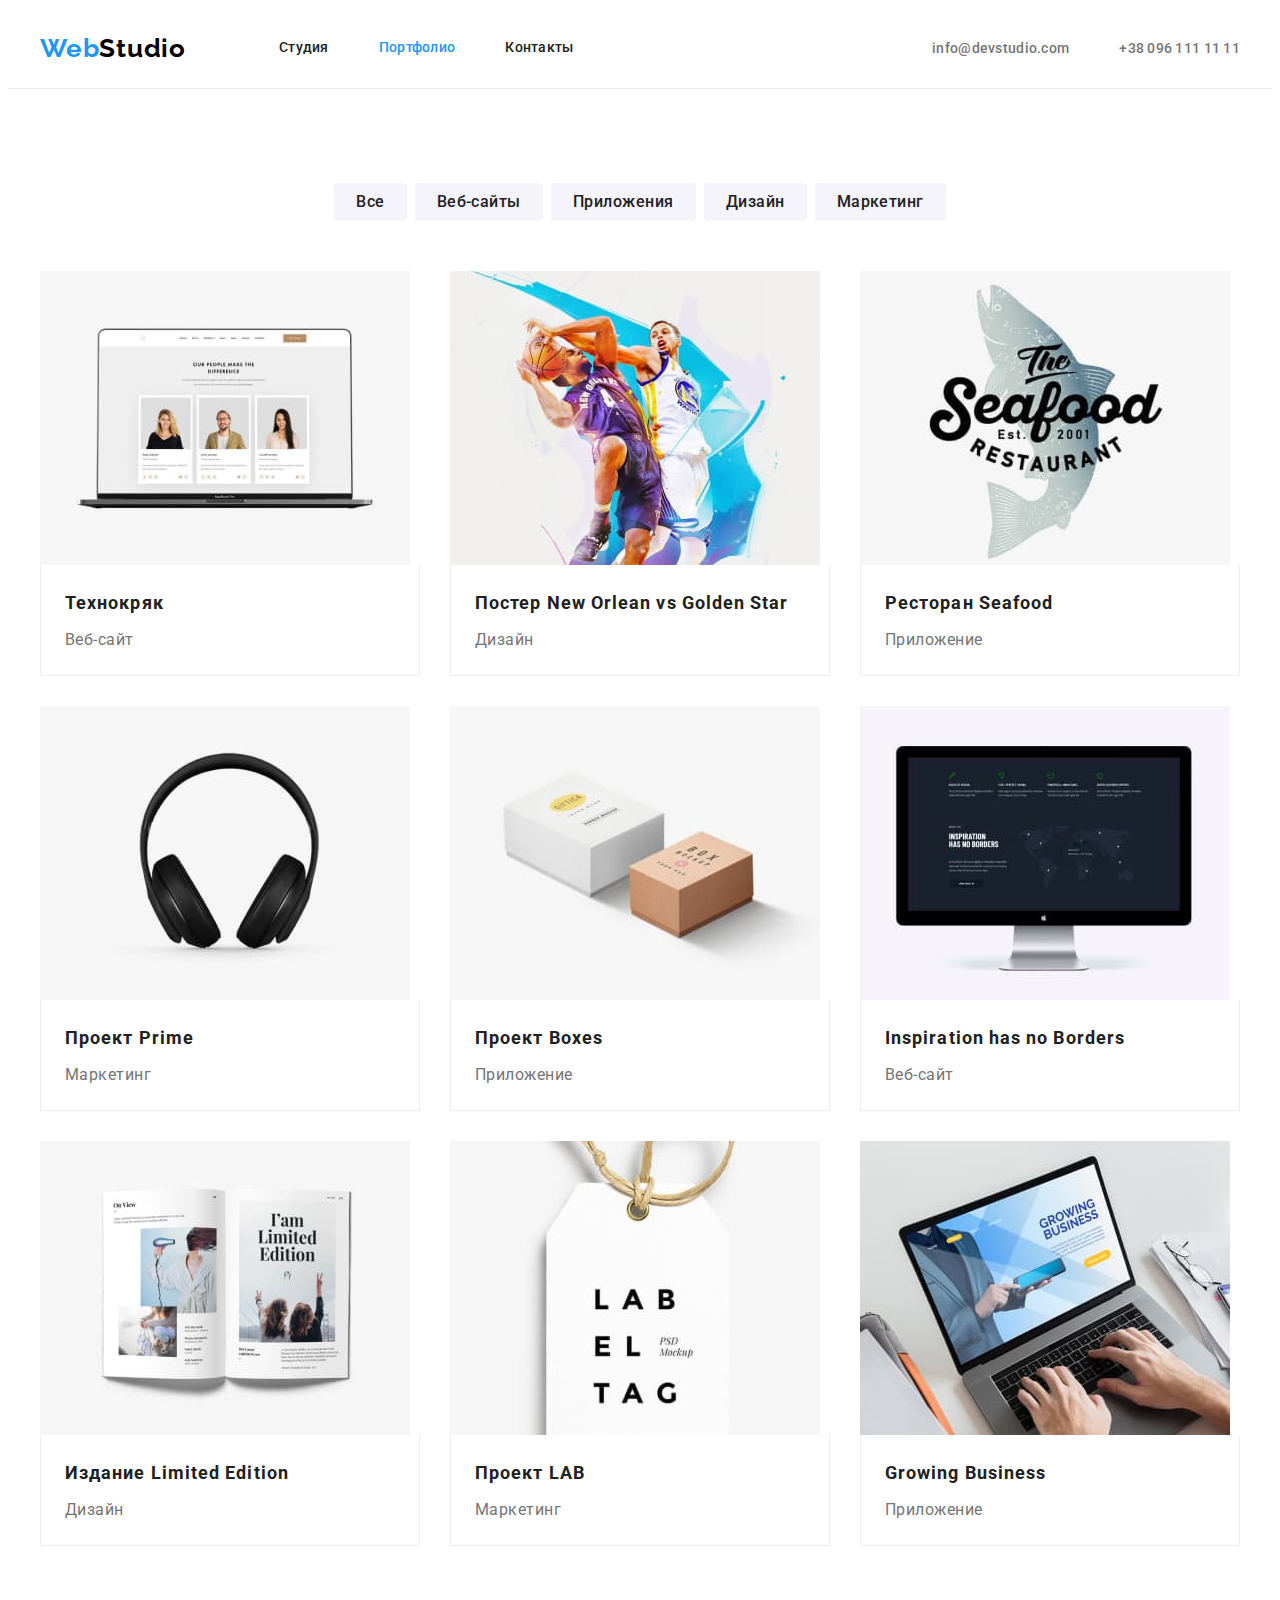
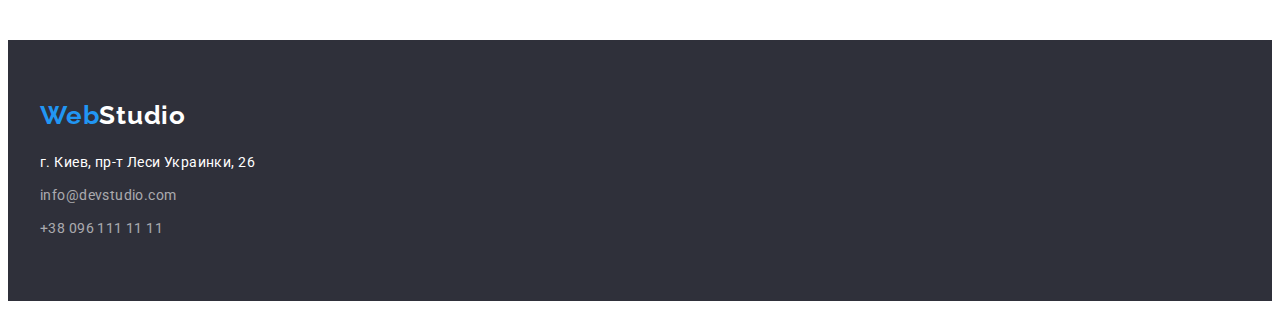
==== portfolio.html @ 04322cb1 "Add files via upload" ====
<!DOCTYPE html>
<html lang="en">
  <head>
    <meta charset="UTF-8" />
    <meta http-equiv="X-UA-Compatible" content="IE=edge" />
    <meta name="viewport" content="width=device-width, initial-scale=1.0" />
    <title>Document</title>
    <link
      href="https://fonts.googleapis.com/css2?family=Montserrat:wght@400;700&family=Raleway:wght@700&family=Roboto:wght@400;500;700;900&display=swap"
      rel="stylesheet"
    />
    <link
      rel="stylesheet"
      href="https://cdnjs.cloudflare.com/ajax/libs/modern-normalize/1.1.0/modern-normalize.min.css"
      integrity="sha512-wpPYUAdjBVSE4KJnH1VR1HeZfpl1ub8YT/NKx4PuQ5NmX2tKuGu6U/JRp5y+Y8XG2tV+wKQpNHVUX03MfMFn9Q=="
      crossorigin="anonymous"
      referrerpolicy="no-referrer"
    />
    <link rel="stylesheet" href="./css/styles.css" />
  </head>
  <body>
    <header class="header">
      <div class="container">
        <nav class="header-nav">
          <a class="link-logo" lang="en" href=""
            ><span class="logo-color">Web</span>Studio</a
          >
          <ul class="list nav-list">
            <li class="list nav-item">
              <a class="link nav" href="./index.html">Студия</a>
            </li>
            <li class="list nav-item">
              <a class="link nav-portfolio">Портфолио</a>
            </li>
            <li class="list nav-item">
              <a class="link nav" href="">Контакты</a>
            </li>
          </ul>
        </nav>
        <ul class="list header-list">
          <li class="list header-list-item">
            <a class="link header-link" href="mailto:info@devstudio.com"
              >info@devstudio.com</a
            >
          </li>
          <li class="list header-list-item">
            <a class="link header-link" href="tel:+380961111111"
              >+38 096 111 11 11</a
            >
          </li>
        </ul>
      </div>
    </header>
    <main>
      <section class="filter-section">
        <div class="container">
          <h1 class="visually-hidden">Портфолио</h1>
          <ul class="list filter-section-list">
            <li class="list filter-section-list-item">
              <button class="button filter-section-buttons" type="button">
                Все
              </button>
            </li>
            <li class="list filter-section-list-item">
              <button class="button filter-section-buttons" type="button">
                Веб-сайты
              </button>
            </li>
            <li class="list filter-section-list-item">
              <button class="button filter-section-buttons" type="button">
                Приложения
              </button>
            </li>
            <li class="list filter-section-list-item">
              <button class="button filter-section-buttons" type="button">
                Дизайн
              </button>
            </li>
            <li class="list filter-section-list-item">
              <button class="button filter-section-buttons" type="button">
                Маркетинг
              </button>
            </li>
          </ul>
          <ul class="list portfolio-images-list">
            <li class="list portfolio-images-list-item">
              <a class="link portfolio-link" href=""
                ><img
                  class="portfolio-image"
                  src="./images/portfolio/img1.jpg"
                  alt="Лэптоп"
                  width="370"
                />
                <div class="portfolio-card-container">
                  <h3 class="portfolio-titles">Технокряк</h3>
                  <p class="portfolio-content">Веб-сайт</p>
                </div>
              </a>
            </li>
            <li class="list portfolio-images-list-item">
              <a class="link portfolio-link" href=""
                ><img
                  class="portfolio-image"
                  src="./images/portfolio/img2.jpg"
                  alt="Баскетбол"
                  width="370"
                />
                <div class="portfolio-card-container">
                  <h3 class="portfolio-titles">
                    Постер <span lang="en">New Orlean vs Golden Star</span>
                  </h3>
                  <p class="portfolio-content">Дизайн</p>
                </div>
              </a>
            </li>
            <li class="list portfolio-images-list-item">
              <a class="link portfolio-link" href=""
                ><img
                  class="portfolio-image"
                  src="./images/portfolio/img3.jpg"
                  alt="Логотип ресторана"
                  width="370"
                />
                <div class="portfolio-card-container">
                  <h3 class="portfolio-titles">
                    Ресторан <span lang="en">Seafood</span>
                  </h3>
                  <p class="portfolio-content">Приложение</p>
                </div>
              </a>
            </li>
            <li class="list portfolio-images-list-item">
              <a class="link portfolio-link" href=""
                ><img
                  class="portfolio-image"
                  src="./images/portfolio/img4.jpg"
                  alt="Наушники"
                  width="370"
                />
                <div class="portfolio-card-container">
                  <h3 class="portfolio-titles">
                    Проект <span lang="en">Prime</span>
                  </h3>
                  <p class="portfolio-content">Маркетинг</p>
                </div>
              </a>
            </li>
            <li class="list portfolio-images-list-item">
              <a class="link portfolio-link" href=""
                ><img
                  class="portfolio-image"
                  src="./images/portfolio/img5.jpg"
                  alt="Коробки"
                  width="370"
                />
                <div class="portfolio-card-container">
                  <h3 class="portfolio-titles">
                    Проект <span lang="en">Boxes</span>
                  </h3>
                  <p class="portfolio-content">Приложение</p>
                </div></a
              >
            </li>
            <li class="list portfolio-images-list-item">
              <a class="link portfolio-link" href=""
                ><img
                  class="portfolio-image"
                  src="./images/portfolio/img6.jpg"
                  alt="Дисплэй"
                  width="370"
                />
                <div class="portfolio-card-container">
                  <h3 lang="en" class="portfolio-titles">
                    Inspiration has no Borders
                  </h3>
                  <p class="portfolio-content">Веб-сайт</p>
                </div></a
              >
            </li>
            <li class="list portfolio-images-list-item">
              <a class="link portfolio-link" href=""
                ><img
                  class="portfolio-image"
                  src="./images/portfolio/img7.jpg"
                  alt="Журнал"
                  width="370"
                />
                <div class="portfolio-card-container">
                  <h3 class="portfolio-titles">
                    Издание <span lang="en">Limited Edition</span>
                  </h3>
                  <p class="portfolio-content">Дизайн</p>
                </div></a
              >
            </li>
            <li class="list portfolio-images-list-item">
              <a class="link portfolio-link" href=""
                ><img
                  class="portfolio-image"
                  src="./images/portfolio/img8.jpg"
                  alt="Бирка"
                  width="370"
                />
                <div class="portfolio-card-container">
                  <h3 class="portfolio-titles">
                    Проект <span lang="en">LAB</span>
                  </h3>
                  <p class="portfolio-content">Маркетинг</p>
                </div></a
              >
            </li>
            <li class="list portfolio-images-list-item">
              <a class="link portfolio-link" href=""
                ><img
                  class="portfolio-image"
                  src="./images/portfolio/img9.jpg"
                  alt="Руки на лэптопе"
                  width="370"
                />
                <div class="portfolio-card-container">
                  <h3 lang="en" class="portfolio-titles">Growing Business</h3>
                  <p class="portfolio-content">Приложение</p>
                </div></a
              >
            </li>
          </ul>
        </div>
      </section>
    </main>
    <footer class="footer">
      <div class="container">
        <a class="link-logo-footer" lang="en" href=""
          ><span class="logo-color">Web</span>Studio</a
        >
        <address class="adress-footer">
          <ul class="list footer-nav-list">
            <li class="list footer-list">
              <a
                class="link footer-link-map"
                href="https://www.google.com/maps/d/viewer?msa=0&mid=10uSM3H-mIU3GznYo2szRIEphczw&ll=50.42732700000004%2C30.538092&z=17"
                target="_blank"
                rel="noreferrer noopener"
                >г. Киев, пр-т Леси Украинки, 26</a
              >
            </li>
            <li class="list footer-list">
              <a class="link footer-link" href="mailto:info@devstudio.com"
                >info@devstudio.com</a
              >
            </li>
            <li class="list footer-list">
              <a class="link footer-link" href="tel:+380961111111"
                >+38 096 111 11 11</a
              >
            </li>
          </ul>
        </address>
      </div>
    </footer>
  </body>
</html>
---- css/styles.css ----
:root {
  --main-background-color: #ffffff;
  --accent-background-color: #2f303a;
  --secondary-background-color: #f5f4fa;
  --primary-text-color: #757575;
  --title-text-color: #212121;
  --accent-color: #2196f3;
  --second-background-color: #e5e5e5;
}

body {
  font-family: "Roboto", sans-serif;
  color: #212121;
}

p, h1, h2, h3, h4, h5, h6 {
  margin: 0;
}

ul {
  margin: 0; padding-left: 0;
}

img {
  display: block;
  max-width: 100%;
}

.button {
  font-family: inherit;
  cursor: pointer;
}

.list {
  list-style: none;
}

.link {
  text-decoration: none;
}

                                                                                        /* ПЕРША СТОРІНКА */

                                                                              /* ХЕДЕР */
.header {
  background-color: var(--main-background-color);
  border-bottom: #ECECEC solid 1px;
  display: block;
  
}
                                                                            /* КОНТЕЙНЕР ХЕДЕРА */

.header .container {
  display: flex; 
  align-items: center;
}

                                                                            /* КІНЕЦЬ КОНТЕЙНЕРА ХЕДЕРА */

                                                                            /* НАВІГАЦІЯ */

.header-nav {
  background-color: var(--main-background-color);
  display: flex;
  align-items: center;
}

                                                                            /* КІНЕЦЬ НАВІГАЦІЇ */

                                                                            /* КОНТЕЙНЕР */
  .container {
    width: 1200px; 
    padding-left: 15px; 
    padding-right: 15px; 
    margin: 0 auto;
  }

                                                                            /* КІНЕЦЬ КОНТЕЙНЕРА */

                                                                  /* ЛОГО */

.link-logo {
  font-family: "Raleway", sans-serif;
  font-style: normal;
  font-weight: 700;
  font-size: 26px;
  line-height: 1.17;
  letter-spacing: 0.03em;
  color: #000000;
  text-decoration: none;
  margin-right: 93px;
}

.logo-color {
  font-family: "Raleway", sans-serif;
  font-style: normal;
  font-weight: 700;
  font-size: 26px;
  line-height: 1.17;
  letter-spacing: 0.03em;
  color: var(--accent-color);
  text-decoration: none;
}
                                                            /* КІНЕЦЬ ЛОГО */


                                                      /* ДРУГА НАВІГАЦІЯ */

.nav-list {
  display: flex;
}

.nav-studio {
  font-weight: 500;
  font-size: 14px;
  line-height: 1.14;
  letter-spacing: 0.02em;
  padding-top: 32px;
  padding-bottom: 32px;
  display: block;
  color: var(--accent-color);
}

.nav {
  font-weight: 500;
  font-size: 14px;
  line-height: 1.14;
  letter-spacing: 0.02em; 
  padding-top: 32px;
  padding-bottom: 32px;
  display: block;
  color: var(--title-text-color);
}
.nav:hover,
.nav:focus {
  color: var(--accent-color);
}

.nav-item:not(:last-child) {
  margin-right: 50px;
}

                                                    /* КІНЕЦЬ ДРУГОЇ НАВІГАЦІЇ */


                                                    /* КОНТАКТИ ХЕДЕРА */
.header-list {
  display: flex;
  margin-left: auto;
  }

.header-list-item:first-child {
  margin-right: 50px;
  }

.header-link {
  font-weight: 500;
  font-size: 14px;
  line-height: 1.14;
  letter-spacing: 0.02em;
  color: var(--primary-text-color);
}

.header-link:hover,
.header-link:focus {
  color: var(--accent-color);
}
                                                    /* КІНЕЦЬ КОНТАКТІВ ХЕДЕРА */
                                                                                          
                                                    /* КІНЕЦЬ ХЕДЕРА */


                                                    /* ГОЛОВНА СЕКЦІЯ */
.main-section {
  background-color: var(--accent-background-color);
  text-align: center;
  padding-top: 200px;
  padding-bottom: 200px;
}
                                                            
                                                            /* ЗАГОЛОВОК ГОЛОВНОЇ СЕКЦІЇ */
.main-title {
  font-weight: 900;
  font-size: 44px;
  line-height: 1.36;
  text-align: center;
  letter-spacing: 0.06em;
  text-transform: uppercase;
  color: var(--main-background-color);
  margin-bottom: 30px;
  margin-left: auto;
  margin-right: auto;
  max-width: 696px;
}
                                                          /* КІНЕЦЬ ЗАГОЛОВКУ ГОЛОВНОЇ СЕКЦІЇ */


                                               /* ГОЛОВНА КНОПКА */

.main-title-btn {
  background-color: var(--accent-color);
  font-weight: 700;
  font-size: 16px;
  line-height: 1.8;
  letter-spacing: 0.06em;
  width: 200px;
  height: 50px;
  left: 700px;
  top: 430px;
  filter: drop-shadow(0px 4px 4px rgba(0, 0, 0, 0.25));
  box-shadow: 0px 4px 4px rgba(0, 0, 0, 0.15);
  border-radius: 4px;
  border: 0;
  margin-left: auto;
  margin-right: auto;
}

.main-title-btn-txt {
  font-weight: bold;
  font-size: 16px;
  line-height: 1.87;
  align-items: center;
  text-align: center;
  letter-spacing: 0.06em;
  color: var(--main-background-color);
}

.main-title-btn:hover,
.main-title-btn:focus {
  background-color: #188ce8;
}
                                            /* КІНЕЦЬ ГОЛОВНОЇ КНОПКИ */

                                            /* КІНЕЦЬ ГОЛОВНОЇ СЕКЦІЇ */


                                            /* НЕВИДИМІ ЗАГОЛОВКИ */

.visually-hidden {
  position: absolute;
  width: 1px;
  height: 1px;
  margin: -1px;
  border: 0;
  padding: 0;

  white-space: nowrap;
  clip-path: inset(100%);
  clip: rect(0 0 0 0);
  overflow: hidden;
}
                                            /* КІНЕЦЬ НЕВИДИМИХ ЗАГОЛОВКІВ */


                                            /* СЕКЦІЯ ПЕРЕВАГ */
.advantages-section {
  background-color: var(--main-background-color);
  padding-top: 94px;
  padding-bottom: 94px;
}
                                                /* СПИСОК СЕКЦІЇ ПЕРЕВАГ */

.advantages-section-list {
  display: flex;
}

                                                  /* КІНЕЦЬ СПИСКУ СЕКЦІЇ ПЕРЕВАГ */


                                                  /* ЕЛЕМЕНТИ СПИСКУ СЕКЦІЇ ПЕРЕВАГ */

.advantages-section-list-item:not(:last-child) {
  margin-right: 30px;
}
.advantages-section-list-item {
  width: 270px;
}

                                                  /* КІНЕЦЬ ЕЛЕМЕНТІВ СПИСКУ СЕКЦІЇ ПЕРЕВАГ */


                                                /* ЗАГОЛОВОК СЕКЦІЇ ПЕРЕВАГ */
.advantages-section-titles {
  font-weight: 700;
  font-size: 14px;
  line-height: 1.14;
  letter-spacing: 0.03em;
  text-transform: uppercase;
  color: var(--title-text-color);
  margin-bottom: 10px;
}
                                                /* КІНЕЦЬ ЗАГОЛОВКУ СЕКЦІЇ ПЕРЕВАГ */


                                                /* КОНТЕНТ СЕКЦІЇ ПЕРЕВАГ */
.advantages-section-content {
  font-weight: 400;
  font-size: 14px;
  line-height: 1.71;
  letter-spacing: 0.03em;
  color: var(--primary-text-color);
}
                                                    /* КІНЕЦЬ КОНТЕНТУ СЕКЦІЇ ПЕРЕВАГ */

                                                  /* КІНЕЦЬ СЕКЦІЇ ПЕРЕВАГ */


                                                  /* СЕКЦІЯ ПОСЛУГ */
.servises-section {
  background-color: var(--main-background-color);
  padding-bottom: 94px;
}
                                                    /* ЗАГОЛОВОК СЕКЦІЇ ПОСЛУГ */

.servises-section-title {
  font-weight: 700;
  font-size: 36px;
  line-height: 1.17;
  text-align: center;
  letter-spacing: 0.03em;
  color: var(--title-text-color);
  margin-bottom: 50px;
}
                                                /* КІНЕЦЬ ЗАГОЛОВКУ СЕКЦІЇ ПОСЛУГ */

                                                /* СПИСОК СЕКЦІЇ ПОСЛУГ */

.servises-section-list {
  display: flex;
}

                                                /* КІНЕЦЬ СПИСКУ СЕКЦІЇ ПОСЛУГ */

                                                  /* ЕЛЕМЕНТИ СПИСКУ СЕКЦІЇ ПОСЛУГ */

.servises-section-list-item:not(:last-child){
margin-right: 30px;
width: 370px;
}

                                                  /* КІНЕЦЬ ЕЛЕМЕНТІВ СПИСКУ СЕКЦІЇ ПОСЛУГ */

                                                      
                                                    /* КІНЕЦЬ СЕКЦІЇ ПОСЛУГ */



                                                    /* СЕКЦІЯ КОМАНДИ */
.team-section {
  background-color: var(--secondary-background-color);
  padding-top: 94px;
  padding-bottom: 94px;
  border: 1px solid #000000;
}

                                                     /* ПЕРШИЙ ЗАГОЛОВОК СЕКЦІЇ КОМАНДИ */
.team-section-first-title {
  font-weight: 700;
  font-size: 36px;
  line-height: 1.17;
  text-align: center;
  letter-spacing: 0.03em;
  color: var(--title-text-color);
  margin-bottom: 50px;
}

                                                      /* КІНЕЦЬ ПЕРШОГО ЗАГОЛОВОКУ СЕКЦІЇ КОМАНДИ */

                                                      /* СПИСОК СЕКЦІЇ КОМАНДИ */

.team-section-list {
  display: flex;
  }                       

                                                      /* КІНЕЦЬ СПИСКУ СЕКЦІЇ КОМАНДИ */

                                                      /* ЕЛЕМЕНТ СПИСКУ СЕКЦІЇ КОМАНДИ */

.team-section-list-item:not(:last-child){
  margin-right: 30px;
}

                                                      /* КІНЕЦЬ ЕЛЕМЕНТУ СПИСКУ СЕКЦІЇ КОМАНДИ */

                                                        /* КАРТИНКИ СЕКЦІЇ КОМАНДИ */
.team-section-img {
  border-top-style: none;
  box-shadow: 0px 1px 3px rgb(0 0 0 / 12%), 0px 1px 1px rgb(0 0 0 / 14%), 0px 2px 1px rgb(0 0 0 / 20%); 
  }  
  
                                                      /* КІНЕЦЬ КАРТИНОК СЕКЦІЇ КОМАНДИ */

                                                        /* КОНТЕЙНЕР ЗАГОЛОВКУ І АБЗАЦУ СЕКЦІЇ КОМАНДИ */

.team-section-container {
  padding-left: 20px;
  padding-right: 20px;
  padding-top: 30px;
  padding-bottom: 30px;
  background-color: var(--main-background-color);
  border-radius: 0 0 4px 4px;
  border-top-style: none;
  box-shadow: 0px 1px 3px rgba(0, 0, 0, 0.12), 0px 1px 1px rgba(0, 0, 0, 0.14), 0px 2px 1px rgba(0, 0, 0, 0.2);
}

                                                      /* КІНЕЦЬ КОНТЕЙНЕРУ ЗАГОЛОВКУ І АБЗАЦУ СЕКЦІЇ КОМАНДИ */

                                                      /* ДРУГИЙ ЗАГОЛОВОК СЕКЦІЇ КОМАНДИ */

.team-section-second-title {
  font-weight: 500;
  font-size: 16px;
  line-height: 1.18;
  text-align: center;
  letter-spacing: 0.03em;
  color: var(--title-text-color);
}
                                                      /* КІНЕЦЬ ДРУГОГО ЗАГОЛОВОКУ СЕКЦІЇ КОМАНДИ */

                                                        /* АБЗАЦ СЕКЦІЇ КОМАНДИ */
.team-section-article {
  font-weight: normal;
  font-size: 16px;
  line-height: 1.18;
  text-align: center;
  letter-spacing: 0.03em;
  color: var(--primary-text-color);
  margin-top: 10px;
}

                                                        /* КІНЕЦЬ АБЗАЦУ СЕКЦІЇ КОМАНДИ */

                                                      /* КІНЕЦЬ СЕКЦІЇ КОМАНДИ */

                                                              /* ФУТЕР */
.footer {
  background-color: var(--accent-background-color);
  padding-top: 60px;
  padding-bottom: 60px;
}

                                                                  /* ЛОГО ФУТЕРА */

.link-logo-footer {
  font-family: "Raleway", sans-serif;
  font-style: normal;
  font-weight: 700;
  font-size: 26px;
  line-height: 1.19;
  letter-spacing: 0.03em;
  color: var(--main-background-color);
  text-decoration: none;
}

.logo-color {
  display: inline-block;
}  

                                                                /* КІНЕЦЬ ЛОГО ФУТЕРА */

                                                                  /* АДРЕСА ФУТЕРА */

.adress-footer {
  font-style: normal;
  margin-top: 20px;
}

                                                                  /* КІНЕЦЬ АДРЕСИ ФУТЕРА */

                                                                  /*  КАРТА ФУТЕРА */
.footer-link-map {
  font-weight: normal;
  font-size: 14px;
  line-height: 1.71;
  letter-spacing: 0.03em;
  color: var(--main-background-color);
}

                                                                /* КІНЕЦЬ КАРТИ ФУТЕРА */

                                                                /* СПИСОК ФУТЕРА */

.footer-nav-list {
  display: flex;
  flex-direction: column;                                                            
}

                                                            /* КІНЕЦЬ СПИСКУ ФУТЕРА */

                                                            /* ЕЛЕМЕНТ СПИСКУ ФУТЕРА */
.footer-list:not(:last-child) {
margin-bottom: 9px;}

                                                            /* КІНЕЦЬ ЕЛЕМЕНТУ СПИСКУ ФУТЕРА */

                                                            /*ПОСИЛАННЯ СПИСКУ ФУТЕРА */

.footer-link {
  font-weight: normal;
  font-size: 14px;
  line-height: 1.71;
  letter-spacing: 0.03em;
  color: rgba(255, 255, 255, 0.6);
  display: inline-block;
}
                                                              /* КІНЕЦЬ ПОСИЛАННЯ СПИСКУ ФУТЕРА */  
                                                              
                                                                /* КІНЕЦЬ ФУТЕРА */

                                                                /* КІНЕЦЬ ПЕРШОЇ СТОРІНКИ */



                                                                  /* ДРУГА СТОРІНКА */

                                                                  /* КНОПКА 'ПОРТФОЛІО' */

.nav-portfolio {
  font-weight: 500;
  font-size: 14px;
  line-height: 1.14;
  letter-spacing: 0.02em;
  color: var(--accent-color);
  padding-top: 32px;
  padding-bottom: 32px;
  display: block;
}
                                                                /* КІНЕЦЬ КНОПКИ 'ПОРТФОЛІО' */

                                                                /* СЕКЦІЯ ПОРТФОЛІО */

.filter-section {
padding-top: 94px;
padding-bottom: 94px;}


                                                                /* СПИСОК КНОПОК ПОРТФОЛІО */

.filter-section-list {
display: flex;
margin-bottom: 50px;
justify-content: center;
}
                                                                
                                                                /* КІНЕЦЬ СПИСКУ КНОПОК ПОРТФОЛІО */

                                                                /* ЕЛЕМЕНТИ СПИСКУ КНОПОК ПОРТФОЛІО */

.filter-section-list-item:not(:last-child) {
  margin-right: 8px;
}

                                                                /* КІНЕЦЬ ЕЛЕМЕНТІВ СПИСКУ КНОПОК ПОРТФОЛІО */

                                                                /* КНОПКИ ПОРТФОЛІО */

.filter-section-buttons {
  background-color: var(--secondary-background-color);
  font-weight: 500;
  font-size: 16px;
  line-height: 1.63;
  text-align: center;
  letter-spacing: 0.03em;
  color: var(--title-text-color);
  border-radius: 4px;
  border: none;
  padding: 6px 22px;
}

.filter-section-buttons:hover,
.filter-section-buttons:focus {
  background-color: var(--accent-color);
  color: var(--main-background-color);
}

                                                                /* КІНЕЦЬ КНОПОК ПОРТФОЛІО */

                                                                /* СПИСОК КАРТОЧОК ПОРТФОЛЫО */

.portfolio-images-list {
  display: flex;
  flex-wrap: wrap;
  margin-left: -30px;
  margin-top: -30px;

}

                                                                /* КІНЕЦЬ СПИСКУ КАРТОЧОК ПОРТФОЛІО */

                                                                /* ЕЛЕМЕНТИ СПИСКУ КАРТОЧОК ПОРТФОЛІО */

.portfolio-images-list-item {
  margin-left: 30px;
  margin-top: 30px;
  flex-basis: calc((100% - 90px) / 3);
}

                                                                /* КІНЕЦЬ ЕЛЕМЕНТІВ СПИСКУ КАРТОЧОК ПОРТФОЛІО */

                                                                /* КОНТЕЙНЕР КАРТОЧОК ПОРТФОЛІО */
.portfolio-card-container {
  padding: 20px 24px;
  border-bottom: 1px solid #EEEEEE;
  border-left: 1px solid #EEEEEE;
  border-right: 1px solid #EEEEEE;
}

                                                                /* КІНЕЦЬ КОНТЕЙНЕРУ КАРТОЧОК ПОРТФОЛІО */


                                                                /* ЗАГОЛОВКИ КАРТОЧОК ПОРТФОЛІО */

.portfolio-titles {
  font-weight: 700;
  font-size: 18px;
  line-height: 2;
  letter-spacing: 0.06em;
  color: var(--title-text-color);

}

                                                                /* ЗАГОЛОВКИ КАРТОЧОК ПОРТФОЛІО */

                                                                /* КОНТЕНТ КАРТОЧОК ПОРТФОЛІО */
.portfolio-content {
  font-weight: normal;
  font-size: 16px;
  line-height: 1.88;
  letter-spacing: 0.03em;
  color: var(--primary-text-color);
  margin-top: 4px;
}

                                                                /* КІНЕЦЬ КОНТЕНТУ КАРТОЧОК ПОРТФОЛІО */

                                                                /* КІНЕЦЬ СЕКЦІЇ ПОРТФОЛІО */

                                                                /* КІНЕЦЬ ДРУГОЇ СТОРІНКИ */
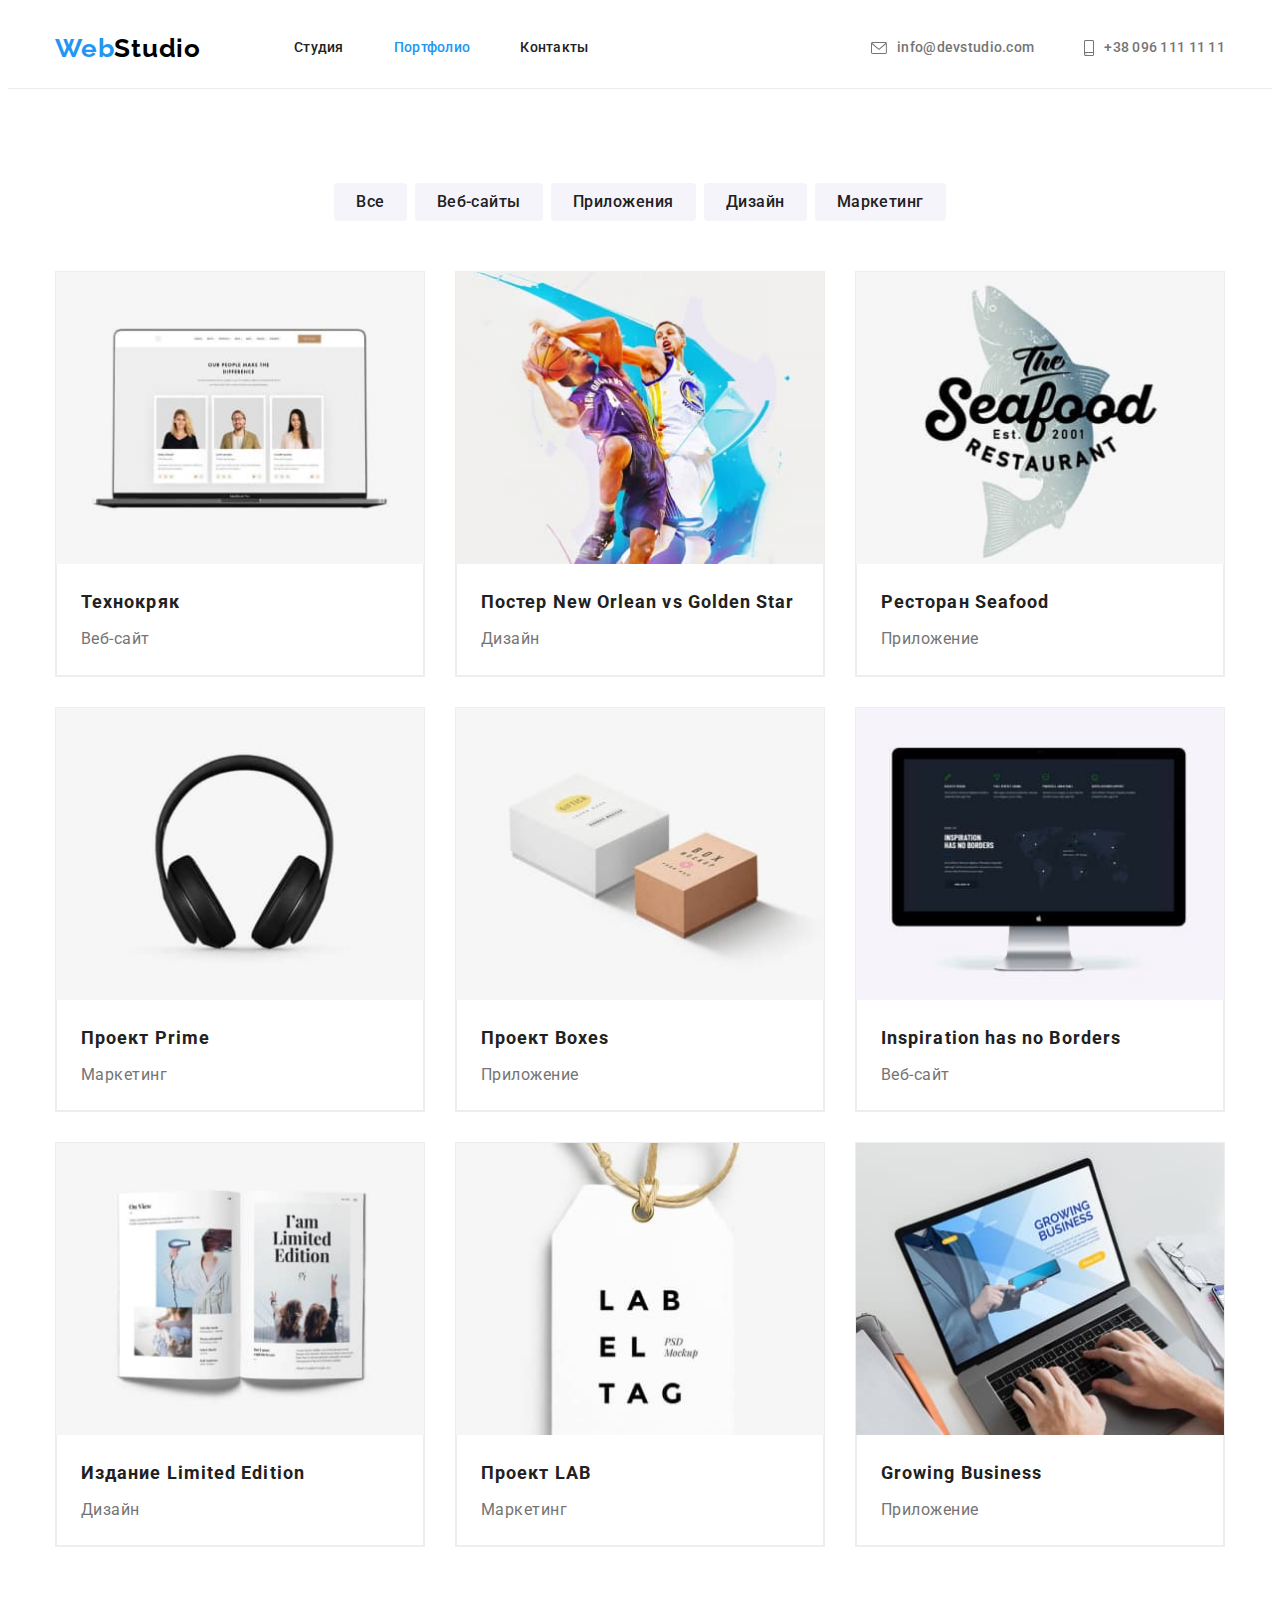
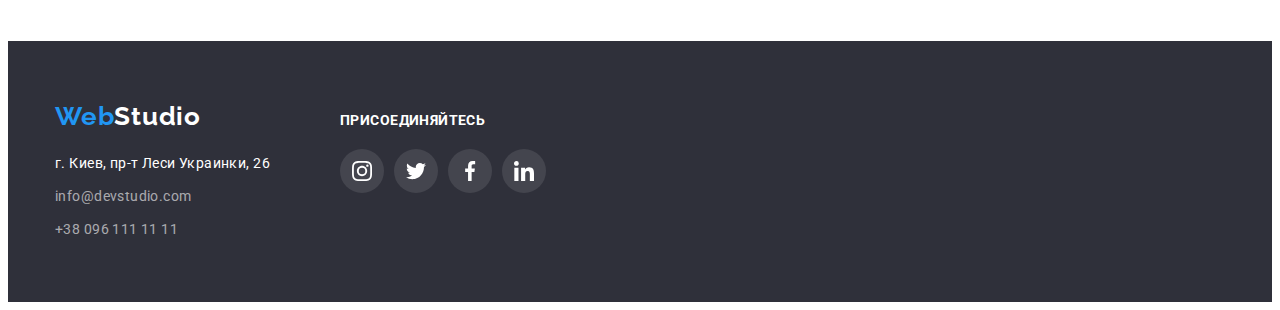
==== commit 7a8bf202: "Add files via upload" ====
--- a/portfolio.html
+++ b/portfolio.html
@@ -40,11 +40,19 @@
         <ul class="list header-list">
           <li class="list header-list-item">
             <a class="link header-link" href="mailto:info@devstudio.com"
+              ><svg class="envelope" width="16" height="12">
+                <use
+                  href="./images/svg/symbol-defs.svg#icon-envelope"
+                ></use></svg
               >info@devstudio.com</a
             >
           </li>
           <li class="list header-list-item">
             <a class="link header-link" href="tel:+380961111111"
+              ><svg class="smartphone" width="10" height="16">
+                <use
+                  href="./images/svg/symbol-defs.svg#icon-smartphone"
+                ></use></svg
               >+38 096 111 11 11</a
             >
           </li>
@@ -229,32 +237,73 @@
     </main>
     <footer class="footer">
       <div class="container">
-        <a class="link-logo-footer" lang="en" href=""
-          ><span class="logo-color">Web</span>Studio</a
-        >
-        <address class="adress-footer">
-          <ul class="list footer-nav-list">
-            <li class="list footer-list">
-              <a
-                class="link footer-link-map"
-                href="https://www.google.com/maps/d/viewer?msa=0&mid=10uSM3H-mIU3GznYo2szRIEphczw&ll=50.42732700000004%2C30.538092&z=17"
-                target="_blank"
-                rel="noreferrer noopener"
-                >г. Киев, пр-т Леси Украинки, 26</a
-              >
-            </li>
-            <li class="list footer-list">
-              <a class="link footer-link" href="mailto:info@devstudio.com"
-                >info@devstudio.com</a
-              >
-            </li>
-            <li class="list footer-list">
-              <a class="link footer-link" href="tel:+380961111111"
-                >+38 096 111 11 11</a
-              >
+        <div class="adress-footer-container">
+          <a class="link-logo-footer" lang="en" href=""
+            ><span class="logo-color">Web</span>Studio</a
+          >
+          <address class="adress-footer">
+            <ul class="list footer-nav-list">
+              <li class="list footer-list">
+                <a
+                  class="link footer-link-map"
+                  href="https://www.google.com/maps/d/viewer?msa=0&mid=10uSM3H-mIU3GznYo2szRIEphczw&ll=50.42732700000004%2C30.538092&z=17"
+                  target="_blank"
+                  rel="noreferrer noopener"
+                  >г. Киев, пр-т Леси Украинки, 26</a
+                >
+              </li>
+              <li class="list footer-list">
+                <a class="link footer-link" href="mailto:info@devstudio.com"
+                  >info@devstudio.com</a
+                >
+              </li>
+              <li class="list footer-list">
+                <a class="link footer-link" href="tel:+380961111111"
+                  >+38 096 111 11 11</a
+                >
+              </li>
+            </ul>
+          </address>
+        </div>
+        <div class="footer-social-link-box">
+          <h3 class="footer-social-link-title">присоединяйтесь</h3>
+          <ul class="footer-social-list">
+            <li class="footer-social-list-item">
+              <a class="footer-social-link" href="#">
+                <svg class="footer-link-icons" width="20" height="20">
+                  <use
+                    href="./images/svg/symbol-defs.svg#icon-instagram-2"
+                  ></use>
+                </svg>
+              </a>
+            </li>
+            <li class="footer-social-list-item">
+              <a class="footer-social-link" href="#">
+                <svg class="footer-link-icons" width="20" height="20">
+                  <use href="./images/svg/symbol-defs.svg#icon-twitter-1"></use>
+                </svg>
+              </a>
+            </li>
+            <li class="footer-social-list-item">
+              <a class="footer-social-link" href="#">
+                <svg class="footer-link-icons" width="20" height="20">
+                  <use
+                    href="./images/svg/symbol-defs.svg#icon-facebook-1"
+                  ></use>
+                </svg>
+              </a>
+            </li>
+            <li class="footer-social-list-item">
+              <a class="footer-social-link" href="#">
+                <svg class="footer-link-icons" width="20" height="20">
+                  <use
+                    href="./images/svg/symbol-defs.svg#icon-linkedin-1"
+                  ></use>
+                </svg>
+              </a>
             </li>
           </ul>
-        </address>
+        </div>
       </div>
     </footer>
   </body>
--- a/css/styles.css
+++ b/css/styles.css
@@ -6,24 +6,37 @@
   --title-text-color: #212121;
   --accent-color: #2196f3;
   --second-background-color: #e5e5e5;
-}
-
+  --svg-gray-color: #afb1b8;
+}
+*,
+::before,
+::after {
+  box-sizing: border-box;
+}
 body {
   font-family: "Roboto", sans-serif;
   color: #212121;
 }
 
-p, h1, h2, h3, h4, h5, h6 {
+p,
+h1,
+h2,
+h3,
+h4,
+h5,
+h6 {
   margin: 0;
 }
 
 ul {
-  margin: 0; padding-left: 0;
+  margin: 0;
+  padding-left: 0;
 }
 
 img {
   display: block;
   max-width: 100%;
+  height: auto;
 }
 
 .button {
@@ -39,46 +52,40 @@
   text-decoration: none;
 }
 
-                                                                                        /* ПЕРША СТОРІНКА */
-
-                                                                              /* ХЕДЕР */
+/* ПЕРША СТОРІНКА */
+
+/* ХЕДЕР */
 .header {
   background-color: var(--main-background-color);
-  border-bottom: #ECECEC solid 1px;
+  border-bottom: #ececec solid 1px;
   display: block;
-  
-}
-                                                                            /* КОНТЕЙНЕР ХЕДЕРА */
-
+}
+
+/* КОНТЕЙНЕР ХЕДЕРА */
 .header .container {
-  display: flex; 
+  display: flex;
   align-items: center;
 }
-
-                                                                            /* КІНЕЦЬ КОНТЕЙНЕРА ХЕДЕРА */
-
-                                                                            /* НАВІГАЦІЯ */
-
+/* КІНЕЦЬ КОНТЕЙНЕРА ХЕДЕРА */
+
+/* НАВІГАЦІЯ */
 .header-nav {
   background-color: var(--main-background-color);
   display: flex;
   align-items: center;
 }
-
-                                                                            /* КІНЕЦЬ НАВІГАЦІЇ */
-
-                                                                            /* КОНТЕЙНЕР */
-  .container {
-    width: 1200px; 
-    padding-left: 15px; 
-    padding-right: 15px; 
-    margin: 0 auto;
-  }
-
-                                                                            /* КІНЕЦЬ КОНТЕЙНЕРА */
-
-                                                                  /* ЛОГО */
-
+/* КІНЕЦЬ НАВІГАЦІЇ */
+
+/* КОНТЕЙНЕР */
+.container {
+  width: 1200px;
+  padding-left: 15px;
+  padding-right: 15px;
+  margin: 0 auto;
+}
+/* КІНЕЦЬ КОНТЕЙНЕРА */
+
+/* ЛОГО */
 .link-logo {
   font-family: "Raleway", sans-serif;
   font-style: normal;
@@ -101,11 +108,9 @@
   color: var(--accent-color);
   text-decoration: none;
 }
-                                                            /* КІНЕЦЬ ЛОГО */
-
-
-                                                      /* ДРУГА НАВІГАЦІЯ */
-
+/* КІНЕЦЬ ЛОГО */
+
+/* ДРУГА НАВІГАЦІЯ */
 .nav-list {
   display: flex;
 }
@@ -125,12 +130,13 @@
   font-weight: 500;
   font-size: 14px;
   line-height: 1.14;
-  letter-spacing: 0.02em; 
+  letter-spacing: 0.02em;
   padding-top: 32px;
   padding-bottom: 32px;
   display: block;
   color: var(--title-text-color);
 }
+
 .nav:hover,
 .nav:focus {
   color: var(--accent-color);
@@ -139,19 +145,17 @@
 .nav-item:not(:last-child) {
   margin-right: 50px;
 }
-
-                                                    /* КІНЕЦЬ ДРУГОЇ НАВІГАЦІЇ */
-
-
-                                                    /* КОНТАКТИ ХЕДЕРА */
+/* КІНЕЦЬ ДРУГОЇ НАВІГАЦІЇ */
+
+/* КОНТАКТИ ХЕДЕРА */
 .header-list {
   display: flex;
   margin-left: auto;
-  }
+}
 
 .header-list-item:first-child {
   margin-right: 50px;
-  }
+}
 
 .header-link {
   font-weight: 500;
@@ -159,26 +163,62 @@
   line-height: 1.14;
   letter-spacing: 0.02em;
   color: var(--primary-text-color);
-}
-
+  display: flex;
+  align-items: center;
+}
+
+.header-link:active,
 .header-link:hover,
 .header-link:focus {
   color: var(--accent-color);
 }
-                                                    /* КІНЕЦЬ КОНТАКТІВ ХЕДЕРА */
-                                                                                          
-                                                    /* КІНЕЦЬ ХЕДЕРА */
-
-
-                                                    /* ГОЛОВНА СЕКЦІЯ */
+
+.envelope {
+  fill: var(--primary-text-color);
+  margin-right: 10px;
+}
+
+.header-link:active .envelope,
+.header-link:hover .envelope,
+.header-link:focus .envelope {
+  fill: var(--accent-color);
+}
+
+.smartphone {
+  fill: var(--primary-text-color);
+  margin-right: 10px;
+}
+
+.header-link:active .smartphone,
+.header-link:hover .smartphone,
+.header-link:focus .smartphone {
+  fill: var(--accent-color);
+}
+/* КІНЕЦЬ КОНТАКТІВ ХЕДЕРА */
+
+/* КІНЕЦЬ ХЕДЕРА */
+
+/* ГОЛОВНА СЕКЦІЯ */
 .main-section {
   background-color: var(--accent-background-color);
   text-align: center;
   padding-top: 200px;
   padding-bottom: 200px;
-}
-                                                            
-                                                            /* ЗАГОЛОВОК ГОЛОВНОЇ СЕКЦІЇ */
+  background-image: linear-gradient(
+      to right,
+      rgba(47, 48, 58, 0.4),
+      rgba(47, 48, 58, 0.4)
+    ),
+    url(../images/svg/Img-bg.jpg);
+  background-repeat: no-repeat;
+  background-position: center;
+  background-size: auto;
+  max-width: 1600px;
+  margin-left: auto;
+  margin-right: auto;
+}
+
+/* ЗАГОЛОВОК ГОЛОВНОЇ СЕКЦІЇ */
 .main-title {
   font-weight: 900;
   font-size: 44px;
@@ -192,11 +232,9 @@
   margin-right: auto;
   max-width: 696px;
 }
-                                                          /* КІНЕЦЬ ЗАГОЛОВКУ ГОЛОВНОЇ СЕКЦІЇ */
-
-
-                                               /* ГОЛОВНА КНОПКА */
-
+/* КІНЕЦЬ ЗАГОЛОВКУ ГОЛОВНОЇ СЕКЦІЇ */
+
+/* ГОЛОВНА КНОПКА */
 .main-title-btn {
   background-color: var(--accent-color);
   font-weight: 700;
@@ -229,13 +267,11 @@
 .main-title-btn:focus {
   background-color: #188ce8;
 }
-                                            /* КІНЕЦЬ ГОЛОВНОЇ КНОПКИ */
-
-                                            /* КІНЕЦЬ ГОЛОВНОЇ СЕКЦІЇ */
-
-
-                                            /* НЕВИДИМІ ЗАГОЛОВКИ */
-
+/* КІНЕЦЬ ГОЛОВНОЇ КНОПКИ */
+
+/* КІНЕЦЬ ГОЛОВНОЇ СЕКЦІЇ */
+
+/* НЕВИДИМІ ЗАГОЛОВКИ */
 .visually-hidden {
   position: absolute;
   width: 1px;
@@ -243,43 +279,49 @@
   margin: -1px;
   border: 0;
   padding: 0;
-
   white-space: nowrap;
   clip-path: inset(100%);
   clip: rect(0 0 0 0);
   overflow: hidden;
 }
-                                            /* КІНЕЦЬ НЕВИДИМИХ ЗАГОЛОВКІВ */
-
-
-                                            /* СЕКЦІЯ ПЕРЕВАГ */
+/* КІНЕЦЬ НЕВИДИМИХ ЗАГОЛОВКІВ */
+
+/* СЕКЦІЯ ПЕРЕВАГ */
 .advantages-section {
   background-color: var(--main-background-color);
   padding-top: 94px;
   padding-bottom: 94px;
 }
-                                                /* СПИСОК СЕКЦІЇ ПЕРЕВАГ */
-
+
+/* СПИСОК СЕКЦІЇ ПЕРЕВАГ */
 .advantages-section-list {
   display: flex;
 }
-
-                                                  /* КІНЕЦЬ СПИСКУ СЕКЦІЇ ПЕРЕВАГ */
-
-
-                                                  /* ЕЛЕМЕНТИ СПИСКУ СЕКЦІЇ ПЕРЕВАГ */
-
+/* КІНЕЦЬ СПИСКУ СЕКЦІЇ ПЕРЕВАГ */
+
+/* КОРОБКА СЕКЦІЇ ПЕРЕВАГ ІЗ КАРТИНКАМИ */
+.advantages-section-box {
+  width: 270px;
+  height: 120px;
+  background-color: var(--secondary-background-color);
+  border-radius: 4px;
+  margin-bottom: 30px;
+  text-align: center;
+  padding: 25px 100px;
+}
+/* КІНЕЦЬ КОРОБКИ СЕКЦІЇ ПЕРЕВАГ ІЗ КАРТИНКАМИ */
+
+/* ЕЛЕМЕНТИ СПИСКУ СЕКЦІЇ ПЕРЕВАГ */
 .advantages-section-list-item:not(:last-child) {
   margin-right: 30px;
 }
+
 .advantages-section-list-item {
   width: 270px;
 }
-
-                                                  /* КІНЕЦЬ ЕЛЕМЕНТІВ СПИСКУ СЕКЦІЇ ПЕРЕВАГ */
-
-
-                                                /* ЗАГОЛОВОК СЕКЦІЇ ПЕРЕВАГ */
+/* КІНЕЦЬ ЕЛЕМЕНТІВ СПИСКУ СЕКЦІЇ ПЕРЕВАГ */
+
+/* ЗАГОЛОВОК СЕКЦІЇ ПЕРЕВАГ */
 .advantages-section-titles {
   font-weight: 700;
   font-size: 14px;
@@ -289,10 +331,9 @@
   color: var(--title-text-color);
   margin-bottom: 10px;
 }
-                                                /* КІНЕЦЬ ЗАГОЛОВКУ СЕКЦІЇ ПЕРЕВАГ */
-
-
-                                                /* КОНТЕНТ СЕКЦІЇ ПЕРЕВАГ */
+/* КІНЕЦЬ ЗАГОЛОВКУ СЕКЦІЇ ПЕРЕВАГ */
+
+/* КОНТЕНТ СЕКЦІЇ ПЕРЕВАГ */
 .advantages-section-content {
   font-weight: 400;
   font-size: 14px;
@@ -300,18 +341,17 @@
   letter-spacing: 0.03em;
   color: var(--primary-text-color);
 }
-                                                    /* КІНЕЦЬ КОНТЕНТУ СЕКЦІЇ ПЕРЕВАГ */
-
-                                                  /* КІНЕЦЬ СЕКЦІЇ ПЕРЕВАГ */
-
-
-                                                  /* СЕКЦІЯ ПОСЛУГ */
+/* КІНЕЦЬ КОНТЕНТУ СЕКЦІЇ ПЕРЕВАГ */
+
+/* КІНЕЦЬ СЕКЦІЇ ПЕРЕВАГ */
+
+/* СЕКЦІЯ ПОСЛУГ */
 .servises-section {
   background-color: var(--main-background-color);
   padding-bottom: 94px;
 }
-                                                    /* ЗАГОЛОВОК СЕКЦІЇ ПОСЛУГ */
-
+
+/* ЗАГОЛОВОК СЕКЦІЇ ПОСЛУГ */
 .servises-section-title {
   font-weight: 700;
   font-size: 36px;
@@ -321,31 +361,24 @@
   color: var(--title-text-color);
   margin-bottom: 50px;
 }
-                                                /* КІНЕЦЬ ЗАГОЛОВКУ СЕКЦІЇ ПОСЛУГ */
-
-                                                /* СПИСОК СЕКЦІЇ ПОСЛУГ */
-
+/* КІНЕЦЬ ЗАГОЛОВКУ СЕКЦІЇ ПОСЛУГ */
+
+/* СПИСОК СЕКЦІЇ ПОСЛУГ */
 .servises-section-list {
   display: flex;
 }
-
-                                                /* КІНЕЦЬ СПИСКУ СЕКЦІЇ ПОСЛУГ */
-
-                                                  /* ЕЛЕМЕНТИ СПИСКУ СЕКЦІЇ ПОСЛУГ */
-
-.servises-section-list-item:not(:last-child){
-margin-right: 30px;
-width: 370px;
-}
-
-                                                  /* КІНЕЦЬ ЕЛЕМЕНТІВ СПИСКУ СЕКЦІЇ ПОСЛУГ */
-
-                                                      
-                                                    /* КІНЕЦЬ СЕКЦІЇ ПОСЛУГ */
-
-
-
-                                                    /* СЕКЦІЯ КОМАНДИ */
+/* КІНЕЦЬ СПИСКУ СЕКЦІЇ ПОСЛУГ */
+
+/* ЕЛЕМЕНТИ СПИСКУ СЕКЦІЇ ПОСЛУГ */
+.servises-section-list-item:not(:last-child) {
+  margin-right: 30px;
+  width: 370px;
+}
+/* КІНЕЦЬ ЕЛЕМЕНТІВ СПИСКУ СЕКЦІЇ ПОСЛУГ */
+
+/* КІНЕЦЬ СЕКЦІЇ ПОСЛУГ */
+
+/* СЕКЦІЯ КОМАНДИ */
 .team-section {
   background-color: var(--secondary-background-color);
   padding-top: 94px;
@@ -353,7 +386,7 @@
   border: 1px solid #000000;
 }
 
-                                                     /* ПЕРШИЙ ЗАГОЛОВОК СЕКЦІЇ КОМАНДИ */
+/* ПЕРШИЙ ЗАГОЛОВОК СЕКЦІЇ КОМАНДИ */
 .team-section-first-title {
   font-weight: 700;
   font-size: 36px;
@@ -363,50 +396,42 @@
   color: var(--title-text-color);
   margin-bottom: 50px;
 }
-
-                                                      /* КІНЕЦЬ ПЕРШОГО ЗАГОЛОВОКУ СЕКЦІЇ КОМАНДИ */
-
-                                                      /* СПИСОК СЕКЦІЇ КОМАНДИ */
-
+/* КІНЕЦЬ ПЕРШОГО ЗАГОЛОВОКУ СЕКЦІЇ КОМАНДИ */
+
+/* СПИСОК СЕКЦІЇ КОМАНДИ */
 .team-section-list {
   display: flex;
-  }                       
-
-                                                      /* КІНЕЦЬ СПИСКУ СЕКЦІЇ КОМАНДИ */
-
-                                                      /* ЕЛЕМЕНТ СПИСКУ СЕКЦІЇ КОМАНДИ */
-
-.team-section-list-item:not(:last-child){
+}
+/* КІНЕЦЬ СПИСКУ СЕКЦІЇ КОМАНДИ */
+
+/* ЕЛЕМЕНТ СПИСКУ СЕКЦІЇ КОМАНДИ */
+.team-section-list-item {
+  background: var(--main-background-color);
+  border-radius: 0px 0px 4px 4px;
+  box-shadow: 0px 1px 3px rgb(0 0 0 / 12%), 0px 1px 1px rgb(0 0 0 / 14%),
+    0px 2px 1px rgb(0 0 0 / 20%);
+  padding-bottom: 30px;
+}
+
+.team-section-list-item:not(:last-child) {
   margin-right: 30px;
 }
-
-                                                      /* КІНЕЦЬ ЕЛЕМЕНТУ СПИСКУ СЕКЦІЇ КОМАНДИ */
-
-                                                        /* КАРТИНКИ СЕКЦІЇ КОМАНДИ */
+/* КІНЕЦЬ ЕЛЕМЕНТУ СПИСКУ СЕКЦІЇ КОМАНДИ */
+
+/* КАРТИНКИ СЕКЦІЇ КОМАНДИ */
 .team-section-img {
   border-top-style: none;
-  box-shadow: 0px 1px 3px rgb(0 0 0 / 12%), 0px 1px 1px rgb(0 0 0 / 14%), 0px 2px 1px rgb(0 0 0 / 20%); 
-  }  
-  
-                                                      /* КІНЕЦЬ КАРТИНОК СЕКЦІЇ КОМАНДИ */
-
-                                                        /* КОНТЕЙНЕР ЗАГОЛОВКУ І АБЗАЦУ СЕКЦІЇ КОМАНДИ */
-
+}
+/* КІНЕЦЬ КАРТИНОК СЕКЦІЇ КОМАНДИ */
+
+/* КОНТЕЙНЕР ЗАГОЛОВКУ І АБЗАЦУ СЕКЦІЇ КОМАНДИ */
 .team-section-container {
-  padding-left: 20px;
-  padding-right: 20px;
-  padding-top: 30px;
-  padding-bottom: 30px;
-  background-color: var(--main-background-color);
-  border-radius: 0 0 4px 4px;
-  border-top-style: none;
-  box-shadow: 0px 1px 3px rgba(0, 0, 0, 0.12), 0px 1px 1px rgba(0, 0, 0, 0.14), 0px 2px 1px rgba(0, 0, 0, 0.2);
-}
-
-                                                      /* КІНЕЦЬ КОНТЕЙНЕРУ ЗАГОЛОВКУ І АБЗАЦУ СЕКЦІЇ КОМАНДИ */
-
-                                                      /* ДРУГИЙ ЗАГОЛОВОК СЕКЦІЇ КОМАНДИ */
-
+  margin-top: 30px;
+  margin-bottom: 16px;
+}
+/* КІНЕЦЬ КОНТЕЙНЕРУ ЗАГОЛОВКУ І АБЗАЦУ СЕКЦІЇ КОМАНДИ */
+
+/* ДРУГИЙ ЗАГОЛОВОК СЕКЦІЇ КОМАНДИ */
 .team-section-second-title {
   font-weight: 500;
   font-size: 16px;
@@ -415,9 +440,9 @@
   letter-spacing: 0.03em;
   color: var(--title-text-color);
 }
-                                                      /* КІНЕЦЬ ДРУГОГО ЗАГОЛОВОКУ СЕКЦІЇ КОМАНДИ */
-
-                                                        /* АБЗАЦ СЕКЦІЇ КОМАНДИ */
+/* КІНЕЦЬ ДРУГОГО ЗАГОЛОВОКУ СЕКЦІЇ КОМАНДИ */
+
+/* АБЗАЦ СЕКЦІЇ КОМАНДИ */
 .team-section-article {
   font-weight: normal;
   font-size: 16px;
@@ -427,20 +452,137 @@
   color: var(--primary-text-color);
   margin-top: 10px;
 }
-
-                                                        /* КІНЕЦЬ АБЗАЦУ СЕКЦІЇ КОМАНДИ */
-
-                                                      /* КІНЕЦЬ СЕКЦІЇ КОМАНДИ */
-
-                                                              /* ФУТЕР */
+/* КІНЕЦЬ АБЗАЦУ СЕКЦІЇ КОМАНДИ */
+
+/* СПИСОК СОЦІАЛЬНИХ МЕРЕЖ СЕКЦІЇ КОМАНДИ */
+.team-section-social-list {
+  display: flex;
+  align-items: center;
+  justify-content: center;
+}
+/* КІНЕЦЬ СПИСКУ СОЦІАЛЬНИХ МЕРЕЖ СЕКЦІЇ КОМАНДИ */
+
+/* ЕЛЕМЕНТ СПИСКУ СОЦІАЛЬНИХ МЕРЕЖ */
+.social-list-item {
+  padding: 0px;
+  list-style: none;
+}
+
+.social-list-item:not(:first-child) {
+  margin-left: 10px;
+}
+/* КІНЕЦЬ ЕЛЕМЕНТУ СПИСКУ СОЦІАЛЬНИХ МЕРЕЖ */
+
+/* ПОСИЛАННЯ СОЦІАЛЬНИХ МЕРЕЖ */
+.social-link {
+  display: block;
+  width: 44px;
+  height: 44px;
+  padding: 12px 12px;
+  color: var(--svg-gray-color);
+}
+
+.social-link:hover,
+.social-link:focus {
+  background-color: var(--accent-color);
+  color: var(--main-background-color);
+  border-radius: 50%;
+  cursor: pointer;
+}
+/* КІНЕЦЬ ПОСИЛАННЯ СОЦІАЛЬНИХ МЕРЕЖ */
+
+/* ІКОНКИ СОЦМЕРЕЖ */
+.link-icons {
+  fill: currentColor;
+}
+
+.link-icons:hover,
+.link-icons:focus {
+  fill: var(--main-background-color);
+}
+/* КІНЕЦЬ ІКОНОК СОЦМЕРЕЖ */
+
+/* КІНЕЦЬ СЕКЦІЇ КОМАНДИ */
+
+/* СЕКЦІЯ ПОСТІЙНИХ КЛІЄНТІВ */
+.permanent-client-section {
+  padding-top: 73px;
+  padding-bottom: 94px;
+}
+
+/* ЗАГОЛОВОК СЕКЦІЇ ПОСТІЙНИХ КЛІЄНТІВ */
+.permanent-client-section-title {
+  margin-bottom: 50px;
+  font-weight: 700;
+  font-size: 36px;
+  line-height: 1.17;
+  text-align: center;
+  letter-spacing: 0.03em;
+}
+/* КІНЕЦЬ ЗАГОЛОВКУ ПОСТІЙНИХ КЛІЄНТІВ */
+
+/* СПИСОК СЕКЦІЇ ПОСТІЙНИХ КЛІЄНТІВ */
+.permanent-client-list {
+  display: flex;
+  justify-content: center;
+  align-items: center;
+  list-style: none;
+}
+/* КІНЕЦЬ СПИСКУ СЕКЦІЇ ПОСТІЙНИХ КЛІЄНТІВ */
+
+/* ЕЛЕМЕНТ СПИСКУ СЕКЦІЇ ПОСТІЙНИХ КЛІЄНТІВ */
+.permanent-client-item:not(:first-child) {
+  margin-left: 30px;
+}
+/* КІНЕЦЬ ЕЛЕМЕНТУ СПИКУ СЕКЦІЇ ПОСТІЙНИХ КЛІЄНТІВ */
+
+/* ПОСИЛАННЯ СЕКЦІЇ ПОСТІЙНИХ КЛІЄНТІВ */
+.permanent-cliet-link {
+  display: block;
+  width: 170px;
+  height: 90px;
+  border: 1px solid var(--svg-gray-color);
+  border-radius: 4px;
+  padding: 16px 32px;
+  color: var(--svg-gray-color);
+}
+
+.permanent-cliet-link:hover,
+.permanent-cliet-link:focus {
+  border: 1px solid var(--accent-color);
+  color: var(--accent-color);
+}
+/* КІНЕЦЬ ПОСИЛАННЯ СЕКЦІЇ ПОСТІЙНИХ КЛІЄНТІВ */
+
+/* ІКОНКА СЕКЦІЇ ПОСТІЙНИХ КЛІЄНТІВ */
+.permanent-client-icon {
+  fill: currentColor;
+}
+/* КІНЕЦЬ ІКОНКИ СЕКЦІЇ ПОСТІЙНИХ КЛІЄНТІВ */
+
+/* КІНЕЦЬ СЕКЦІЇ ПОСТІЙНИХ КЛІЄНТІВ */
+
+/* ФУТЕР */
 .footer {
   background-color: var(--accent-background-color);
   padding-top: 60px;
   padding-bottom: 60px;
 }
 
-                                                                  /* ЛОГО ФУТЕРА */
-
+/* ПЕРШИЙ КОНТЕЙНЕР ФУТЕРА */
+.footer > .container {
+  display: flex;
+  align-items: baseline;
+}
+/* КІНЕЦЬ ПЕРШОГО КОНТЕЙНЕРА ФУТЕРА */
+
+/* ДРУГИЙ КОНТЕЙНЕР ФУТЕРА */
+.adress-footer-container {
+  margin-right: 70px;
+}
+/* КІНЕЦЬ ДРУГОГО КОНТЕЙНЕРА ФУТЕРА */
+
+/* ЛОГО ФУТЕРА */
 .link-logo-footer {
   font-family: "Raleway", sans-serif;
   font-style: normal;
@@ -450,24 +592,18 @@
   letter-spacing: 0.03em;
   color: var(--main-background-color);
   text-decoration: none;
-}
-
-.logo-color {
-  display: inline-block;
-}  
-
-                                                                /* КІНЕЦЬ ЛОГО ФУТЕРА */
-
-                                                                  /* АДРЕСА ФУТЕРА */
-
+  display: block;
+}
+/* КІНЕЦЬ ЛОГО ФУТЕРА */
+
+/* АДРЕСА ФУТЕРА */
 .adress-footer {
   font-style: normal;
   margin-top: 20px;
 }
-
-                                                                  /* КІНЕЦЬ АДРЕСИ ФУТЕРА */
-
-                                                                  /*  КАРТА ФУТЕРА */
+/* КІНЕЦЬ АДРЕСИ ФУТЕРА */
+
+/*  КАРТА ФУТЕРА */
 .footer-link-map {
   font-weight: normal;
   font-size: 14px;
@@ -475,46 +611,82 @@
   letter-spacing: 0.03em;
   color: var(--main-background-color);
 }
-
-                                                                /* КІНЕЦЬ КАРТИ ФУТЕРА */
-
-                                                                /* СПИСОК ФУТЕРА */
-
-.footer-nav-list {
-  display: flex;
-  flex-direction: column;                                                            
-}
-
-                                                            /* КІНЕЦЬ СПИСКУ ФУТЕРА */
-
-                                                            /* ЕЛЕМЕНТ СПИСКУ ФУТЕРА */
+/* КІНЕЦЬ КАРТИ ФУТЕРА */
+
+/* ЕЛЕМЕНТ СПИСКУ ФУТЕРА */
 .footer-list:not(:last-child) {
-margin-bottom: 9px;}
-
-                                                            /* КІНЕЦЬ ЕЛЕМЕНТУ СПИСКУ ФУТЕРА */
-
-                                                            /*ПОСИЛАННЯ СПИСКУ ФУТЕРА */
-
+  margin-bottom: 9px;
+}
+/* КІНЕЦЬ ЕЛЕМЕНТУ СПИСКУ ФУТЕРА */
+
+/*ПОСИЛАННЯ СПИСКУ ФУТЕРА */
 .footer-link {
-  font-weight: normal;
+  font-style: normal;
   font-size: 14px;
   line-height: 1.71;
   letter-spacing: 0.03em;
   color: rgba(255, 255, 255, 0.6);
-  display: inline-block;
-}
-                                                              /* КІНЕЦЬ ПОСИЛАННЯ СПИСКУ ФУТЕРА */  
-                                                              
-                                                                /* КІНЕЦЬ ФУТЕРА */
-
-                                                                /* КІНЕЦЬ ПЕРШОЇ СТОРІНКИ */
-
-
-
-                                                                  /* ДРУГА СТОРІНКА */
-
-                                                                  /* КНОПКА 'ПОРТФОЛІО' */
-
+}
+/* КІНЕЦЬ ПОСИЛАННЯ СПИСКУ ФУТЕРА */
+
+/* ЗАГОЛОВОК СОЦІАЛЬНИХ МЕРЕЖ ФУТЕРА */
+.footer-social-link-title {
+  font-weight: 700;
+  font-size: 14px;
+  line-height: 1.14;
+  letter-spacing: 0.03em;
+  text-transform: uppercase;
+  margin-bottom: 20px;
+  color: var(--main-background-color);
+}
+/* КІНЕЦЬ ЗАГОЛОВКУ СОЦІАЛЬНИХ МЕРЕЖ ФУТЕРА */
+
+/* СПИСОК СОЦІАЛЬНИХ МЕРЕЖ ФУТЕРА */
+.footer-social-list {
+  display: flex;
+  justify-content: center;
+  align-items: center;
+  list-style: none;
+  padding: 0px;
+}
+/* КІНЕЦЬ СПИСКУ СОЦІАЛЬНИХ МЕРЕЖ ФУТЕРА */
+
+/* ЕЛЕМЕНТИ СПИСКУ СОЦІАЛЬНИХ МЕРЕЖ ФУТЕРА */
+.footer-social-list-item:not(:first-child) {
+  margin-left: 10px;
+}
+/* КІНЕЦЬ ЕЛЕМЕНТІВ СПИСКУ СОЦІАЛЬНИХ МЕРЕЖ ФУТЕРА */
+
+/* ПОСИЛАННЯ СПИСКУ СОЦІАЛЬНИХ МЕРЕЖ ФУТЕРА */
+.footer-social-link {
+  display: block;
+  width: 44px;
+  height: 44px;
+  border-radius: 50%;
+  padding: 12px;
+  background-color: rgba(255, 255, 255, 0.1);
+  color: var(--main-background-color);
+}
+
+.footer-social-link:hover,
+.footer-social-link:focus {
+  background-color: var(--accent-color);
+}
+/* КІНЕЦЬ ПОСИЛАННЯ СПИСКУ СОЦІАЛЬНИХ МЕРЕЖ ФУТЕРА */
+
+/* ІКОНКИ СПИСКУ СОЦІАЛЬНИХ МЕРЕЖ ФУТЕРА */
+.footer-link-icons {
+  fill: currentColor;
+}
+/* КІНЕЦЬ ІКОНОК СПИСКУ СОЦІАЛЬНИХ МЕРЕЖ ФУТЕРА */
+
+/* КІНЕЦЬ ФУТЕРА */
+
+/* КІНЕЦЬ ПЕРШОЇ СТОРІНКИ */
+
+/* ДРУГА СТОРІНКА */
+
+/* КНОПКА 'ПОРТФОЛІО' */
 .nav-portfolio {
   font-weight: 500;
   font-size: 14px;
@@ -525,35 +697,29 @@
   padding-bottom: 32px;
   display: block;
 }
-                                                                /* КІНЕЦЬ КНОПКИ 'ПОРТФОЛІО' */
-
-                                                                /* СЕКЦІЯ ПОРТФОЛІО */
-
+/* КІНЕЦЬ КНОПКИ 'ПОРТФОЛІО' */
+
+/* СЕКЦІЯ ПОРТФОЛІО */
 .filter-section {
-padding-top: 94px;
-padding-bottom: 94px;}
-
-
-                                                                /* СПИСОК КНОПОК ПОРТФОЛІО */
-
+  padding-top: 94px;
+  padding-bottom: 94px;
+}
+
+/* СПИСОК КНОПОК ПОРТФОЛІО */
 .filter-section-list {
-display: flex;
-margin-bottom: 50px;
-justify-content: center;
-}
-                                                                
-                                                                /* КІНЕЦЬ СПИСКУ КНОПОК ПОРТФОЛІО */
-
-                                                                /* ЕЛЕМЕНТИ СПИСКУ КНОПОК ПОРТФОЛІО */
-
+  display: flex;
+  margin-bottom: 50px;
+  justify-content: center;
+}
+/* КІНЕЦЬ СПИСКУ КНОПОК ПОРТФОЛІО */
+
+/* ЕЛЕМЕНТИ СПИСКУ КНОПОК ПОРТФОЛІО */
 .filter-section-list-item:not(:last-child) {
   margin-right: 8px;
 }
-
-                                                                /* КІНЕЦЬ ЕЛЕМЕНТІВ СПИСКУ КНОПОК ПОРТФОЛІО */
-
-                                                                /* КНОПКИ ПОРТФОЛІО */
-
+/* КІНЕЦЬ ЕЛЕМЕНТІВ СПИСКУ КНОПОК ПОРТФОЛІО */
+
+/* КНОПКИ ПОРТФОЛІО */
 .filter-section-buttons {
   background-color: var(--secondary-background-color);
   font-weight: 500;
@@ -571,57 +737,56 @@
 .filter-section-buttons:focus {
   background-color: var(--accent-color);
   color: var(--main-background-color);
-}
-
-                                                                /* КІНЕЦЬ КНОПОК ПОРТФОЛІО */
-
-                                                                /* СПИСОК КАРТОЧОК ПОРТФОЛЫО */
-
+  box-shadow: 0px 3px 1px rgb(0 0 0 / 10%), 0px 1px 2px rgb(0 0 0 / 8%),
+    0px 2px 2px rgb(0 0 0 / 12%);
+}
+/* КІНЕЦЬ КНОПОК ПОРТФОЛІО */
+
+/* СПИСОК КАРТОЧОК ПОРТФОЛІО */
 .portfolio-images-list {
   display: flex;
   flex-wrap: wrap;
   margin-left: -30px;
   margin-top: -30px;
-
-}
-
-                                                                /* КІНЕЦЬ СПИСКУ КАРТОЧОК ПОРТФОЛІО */
-
-                                                                /* ЕЛЕМЕНТИ СПИСКУ КАРТОЧОК ПОРТФОЛІО */
-
+}
+/* КІНЕЦЬ СПИСКУ КАРТОЧОК ПОРТФОЛІО */
+
+/* ЕЛЕМЕНТИ СПИСКУ КАРТОЧОК ПОРТФОЛІО */
 .portfolio-images-list-item {
   margin-left: 30px;
   margin-top: 30px;
   flex-basis: calc((100% - 90px) / 3);
-}
-
-                                                                /* КІНЕЦЬ ЕЛЕМЕНТІВ СПИСКУ КАРТОЧОК ПОРТФОЛІО */
-
-                                                                /* КОНТЕЙНЕР КАРТОЧОК ПОРТФОЛІО */
+  border: 1px solid #eeeeee;
+  background: var(--main-background-color);
+}
+
+.portfolio-images-list-item:hover,
+.portfolio-images-list-item:focus {
+  box-shadow: 0px 1px 1px rgb(0 0 0 / 12%), 0px 4px 4px rgb(0 0 0 / 6%),
+    1px 4px 6px rgb(0 0 0 / 16%);
+}
+/* КІНЕЦЬ ЕЛЕМЕНТІВ СПИСКУ КАРТОЧОК ПОРТФОЛІО */
+
+/* КОНТЕЙНЕР КАРТОЧОК ПОРТФОЛІО */
 .portfolio-card-container {
   padding: 20px 24px;
-  border-bottom: 1px solid #EEEEEE;
-  border-left: 1px solid #EEEEEE;
-  border-right: 1px solid #EEEEEE;
-}
-
-                                                                /* КІНЕЦЬ КОНТЕЙНЕРУ КАРТОЧОК ПОРТФОЛІО */
-
-
-                                                                /* ЗАГОЛОВКИ КАРТОЧОК ПОРТФОЛІО */
-
+  border-bottom: 1px solid #eeeeee;
+  border-left: 1px solid #eeeeee;
+  border-right: 1px solid #eeeeee;
+}
+/* КІНЕЦЬ КОНТЕЙНЕРУ КАРТОЧОК ПОРТФОЛІО */
+
+/* ЗАГОЛОВКИ КАРТОЧОК ПОРТФОЛІО */
 .portfolio-titles {
   font-weight: 700;
   font-size: 18px;
   line-height: 2;
   letter-spacing: 0.06em;
   color: var(--title-text-color);
-
-}
-
-                                                                /* ЗАГОЛОВКИ КАРТОЧОК ПОРТФОЛІО */
-
-                                                                /* КОНТЕНТ КАРТОЧОК ПОРТФОЛІО */
+}
+/* ЗАГОЛОВКИ КАРТОЧОК ПОРТФОЛІО */
+
+/* КОНТЕНТ КАРТОЧОК ПОРТФОЛІО */
 .portfolio-content {
   font-weight: normal;
   font-size: 16px;
@@ -630,9 +795,8 @@
   color: var(--primary-text-color);
   margin-top: 4px;
 }
-
-                                                                /* КІНЕЦЬ КОНТЕНТУ КАРТОЧОК ПОРТФОЛІО */
-
-                                                                /* КІНЕЦЬ СЕКЦІЇ ПОРТФОЛІО */
-
-                                                                /* КІНЕЦЬ ДРУГОЇ СТОРІНКИ */+/* КІНЕЦЬ КОНТЕНТУ КАРТОЧОК ПОРТФОЛІО */
+
+/* КІНЕЦЬ СЕКЦІЇ ПОРТФОЛІО */
+
+/* КІНЕЦЬ ДРУГОЇ СТОРІНКИ */
